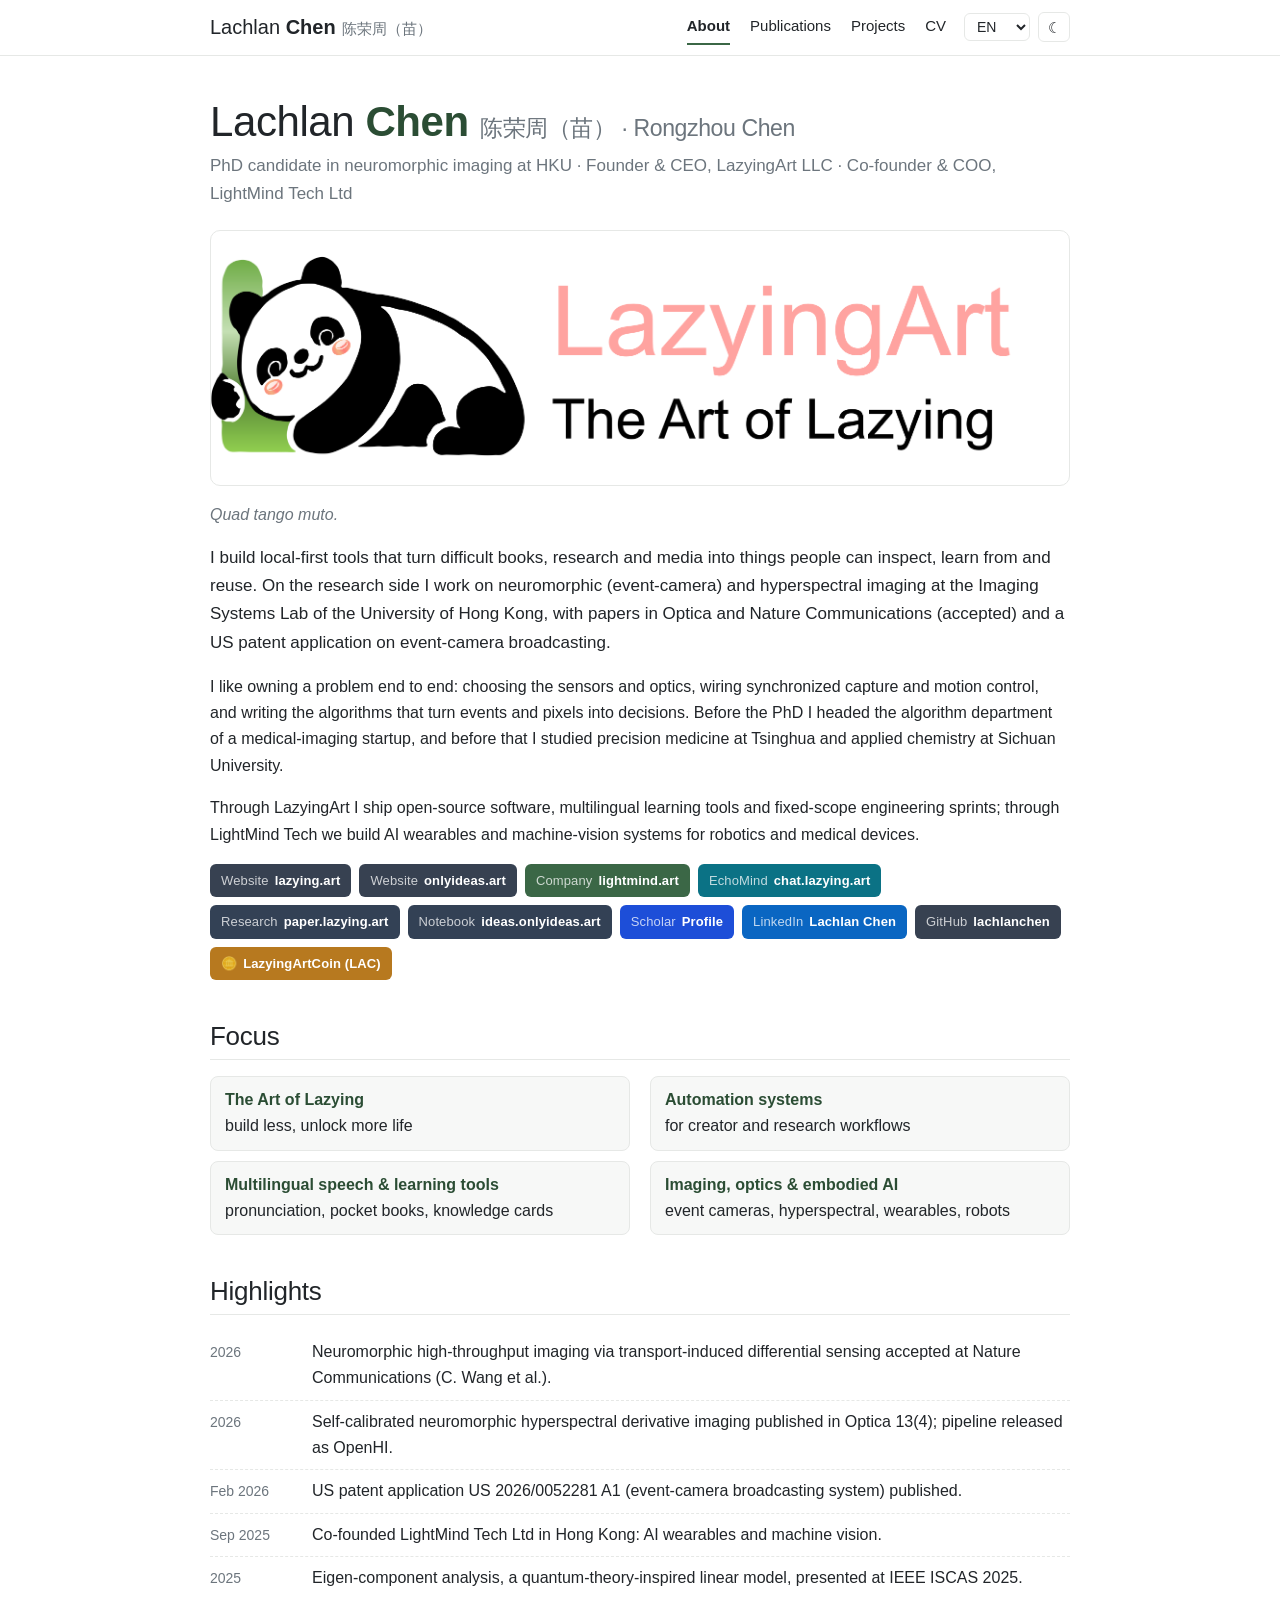
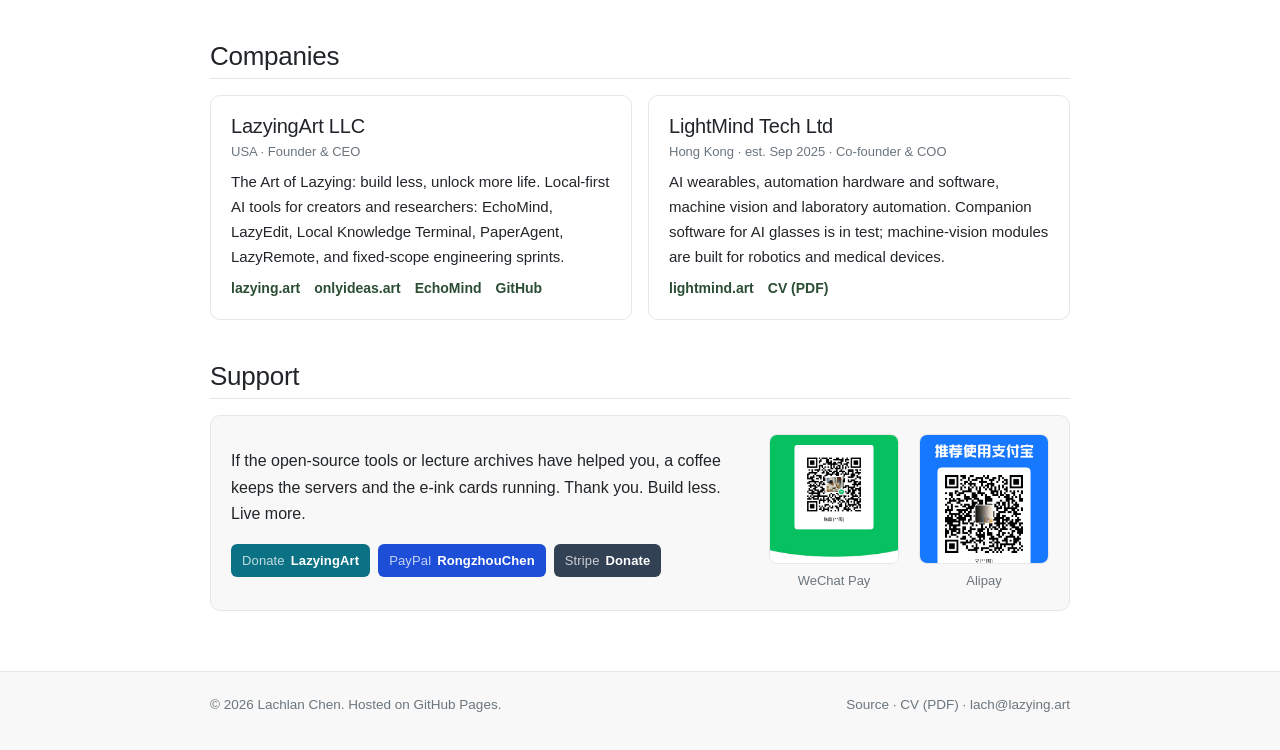
==== index.html @ 47f36309 "Personal site and CV: about, publications, projects, CV (EN/中文) Static GitHub Pages site for lachlan" ====
<!DOCTYPE html>
<html lang="en">
<head>
<meta charset="utf-8">
<meta name="viewport" content="width=device-width, initial-scale=1">
<title>Lachlan Chen · 陈荣周</title>
<meta name="description" content="Lachlan (Rongzhou) Chen 陈荣周: PhD candidate in neuromorphic imaging at HKU, founder of LazyingArt, co-founder of LightMind Tech. Publications, projects and CV.">
<link rel="canonical" href="https://lachlanchen.lazying.art/">
<meta property="og:type" content="profile">
<meta property="og:title" content="Lachlan Chen · 陈荣周">
<meta property="og:description" content="Neuromorphic imaging researcher and builder of local-first AI tools. Publications, projects and CV.">
<meta property="og:image" content="https://lachlanchen.lazying.art/assets/img/lazyingart-banner.png">
<link rel="icon" type="image/png" href="assets/img/favicon.png">
<link rel="stylesheet" href="assets/css/style.css">
<script src="assets/js/site.js" defer></script>
<script type="application/ld+json">
{"@context":"https://schema.org","@type":"Person","name":"Lachlan Chen","alternateName":["Rongzhou Chen","陈荣周"],
 "url":"https://lachlanchen.lazying.art/","jobTitle":"PhD Candidate; Founder & CEO, LazyingArt LLC; Co-founder & COO, LightMind Tech Ltd",
 "affiliation":[{"@type":"Organization","name":"The University of Hong Kong"},{"@type":"Organization","name":"LazyingArt LLC"},{"@type":"Organization","name":"LightMind Tech Ltd"}],
 "sameAs":["https://github.com/lachlanchen","https://scholar.google.com/citations?user=Kdqr_AcAAAAJ","https://hk.linkedin.com/in/lachlan-chen-7a056a233","https://lazying.art","https://lightmind.art","https://onlyideas.art"]}
</script>
</head>
<body>

<nav class="nav">
  <div class="nav-inner">
    <a class="brand" href="./">Lachlan <b>Chen</b><span class="cjk">陈荣周（苗）</span></a>
    <button class="nav-toggle" aria-label="Menu">☰</button>
    <div class="nav-links">
      <a href="./" data-i18n="nav.about">About</a>
      <a href="publications.html" data-i18n="nav.publications">Publications</a>
      <a href="projects.html" data-i18n="nav.projects">Projects</a>
      <a href="cv.html" data-i18n="nav.cv">CV</a>
    </div>
    <div class="nav-tools">
      <select class="lang-select" aria-label="Language"><option value="en">EN</option><option value="zh">中文</option></select>
      <button class="theme-btn" aria-label="Toggle dark mode">☾</button>
    </div>
  </div>
</nav>

<main>
  <h1 class="page-title" data-i18n="about.title_html">Lachlan <b>Chen</b></h1>
  <p class="page-desc" data-i18n="about.desc">PhD candidate in neuromorphic imaging at HKU · Founder & CEO, LazyingArt LLC · Co-founder & COO, LightMind Tech Ltd</p>

  <a class="banner" href="https://lazying.art"><img src="assets/img/lazyingart-banner.png" alt="LazyingArt — The Art of Lazying" width="1980" height="586"></a>

  <p class="muted" style="font-style:italic;margin-top:-6px" data-i18n="about.motto">Quad tango muto.</p>
  <p class="lede" data-i18n="about.p1"></p>
  <p data-i18n="about.p2"></p>
  <p data-i18n="about.p3"></p>

  <div class="badges">
    <a class="badge gray" href="https://lazying.art"><span class="k">Website</span> lazying.art</a>
    <a class="badge gray" href="https://onlyideas.art"><span class="k">Website</span> onlyideas.art</a>
    <a class="badge green" href="https://lightmind.art"><span class="k">Company</span> lightmind.art</a>
    <a class="badge teal" href="https://chat.lazying.art"><span class="k">EchoMind</span> chat.lazying.art</a>
    <a class="badge slate" href="https://paper.lazying.art"><span class="k">Research</span> paper.lazying.art</a>
    <a class="badge slate" href="https://ideas.onlyideas.art"><span class="k">Notebook</span> ideas.onlyideas.art</a>
    <a class="badge blue" href="https://scholar.google.com/citations?user=Kdqr_AcAAAAJ&hl=en"><span class="k">Scholar</span> Profile</a>
    <a class="badge linkedin" href="https://hk.linkedin.com/in/lachlan-chen-7a056a233"><span class="k">LinkedIn</span> Lachlan Chen</a>
    <a class="badge gray" href="https://github.com/lachlanchen"><span class="k">GitHub</span> lachlanchen</a>
    <a class="badge gold" href="https://coin.lazying.art/"><span class="k">🪙</span> LazyingArtCoin (LAC)</a>
  </div>

  <section class="section">
    <h2 data-i18n="about.focus">Focus</h2>
    <ul class="focus">
      <li><b data-i18n="about.focus1_b"></b><span data-i18n="about.focus1"></span></li>
      <li><b data-i18n="about.focus2_b"></b><span data-i18n="about.focus2"></span></li>
      <li><b data-i18n="about.focus3_b"></b><span data-i18n="about.focus3"></span></li>
      <li><b data-i18n="about.focus4_b"></b><span data-i18n="about.focus4"></span></li>
    </ul>
  </section>

  <section class="section">
    <h2 data-i18n="about.news">Highlights</h2>
    <ul class="news">
      <li><span class="date">2026</span><span data-i18n="about.n1"></span></li>
      <li><span class="date">2026</span><span data-i18n="about.n2"></span></li>
      <li><span class="date">Feb 2026</span><span data-i18n="about.n3"></span></li>
      <li><span class="date">Sep 2025</span><span data-i18n="about.n4"></span></li>
      <li><span class="date">2025</span><span data-i18n="about.n5"></span></li>
    </ul>
  </section>

  <section class="section">
    <h2 data-i18n="about.companies">Companies</h2>
    <div class="companies">
      <article class="company">
        <h3>LazyingArt LLC</h3>
        <span class="meta" data-i18n="about.c1_meta"></span>
        <p data-i18n="about.c1"></p>
        <div class="links"><a href="https://lazying.art">lazying.art</a><a href="https://onlyideas.art">onlyideas.art</a><a href="https://chat.lazying.art">EchoMind</a><a href="https://github.com/lachlanchen">GitHub</a></div>
      </article>
      <article class="company">
        <h3>LightMind Tech Ltd</h3>
        <span class="meta" data-i18n="about.c2_meta"></span>
        <p data-i18n="about.c2"></p>
        <div class="links"><a href="https://lightmind.art">lightmind.art</a><a href="cv/Lachlan_Chen_CV_en.pdf" data-i18n="foot.cv">CV (PDF)</a></div>
      </article>
    </div>
  </section>

  <section class="section">
    <h2 data-i18n="about.support">Support</h2>
    <div class="donate">
      <div><p data-i18n="about.support_p"></p>
      <div class="badges" style="margin:0"><a class="badge teal" href="https://chat.lazying.art/donate"><span class="k">Donate</span> LazyingArt</a><a class="badge blue" href="https://paypal.me/RongzhouChen"><span class="k">PayPal</span> RongzhouChen</a><a class="badge slate" href="https://buy.stripe.com/aFadR8gIaflgfQV6T4fw400"><span class="k">Stripe</span> Donate</a></div></div>
      <figure><img src="assets/img/donate_wechat.png" alt="WeChat Pay QR code" loading="lazy"><figcaption data-i18n="about.wechat">WeChat Pay</figcaption></figure>
      <figure><img src="assets/img/donate_alipay.png" alt="Alipay QR code" loading="lazy"><figcaption data-i18n="about.alipay">Alipay</figcaption></figure>
    </div>
  </section>
</main>

<footer>
  <div class="foot-inner">
    <span data-i18n="foot.copy">© 2026 Lachlan Chen. Hosted on GitHub Pages.</span>
    <span><a href="https://github.com/lachlanchen/lachlanchen.github.io" data-i18n="foot.source">Source</a> · <a href="cv/Lachlan_Chen_CV_en.pdf" data-i18n="foot.cv">CV (PDF)</a> · <a href="mailto:lach@lazying.art">lach@lazying.art</a></span>
  </div>
</footer>
</body>
</html>
---- assets/css/style.css ----
/* lachlanchen.github.io — al-folio inspired, plain CSS, no build step */
:root {
  --bg: #ffffff;
  --bg-soft: #f7f8f7;
  --text: #212529;
  --muted: #6c757d;
  --line: #e6e8e6;
  --accent: #3b6746;        /* LazyingArt green, matches the CV */
  --accent-soft: #e9f1eb;
  --accent-ink: #2b4d34;
  --card: #ffffff;
  --shadow: 0 1px 2px rgba(0,0,0,.05), 0 6px 20px rgba(0,0,0,.06);
  --radius: 10px;
  --maxw: 900px;
  --font: -apple-system, BlinkMacSystemFont, "Segoe UI", Roboto, "Helvetica Neue", "Noto Sans", "Noto Sans CJK SC", "PingFang SC", "Microsoft YaHei", Arial, sans-serif;
}
:root[data-theme="dark"] {
  --bg: #1c1c1d;
  --bg-soft: #242526;
  --text: #e4e6e8;
  --muted: #a0a6ad;
  --line: #333537;
  --accent: #8fc79e;
  --accent-soft: #24332a;
  --accent-ink: #bfe3c8;
  --card: #232425;
  --shadow: 0 1px 2px rgba(0,0,0,.4), 0 6px 20px rgba(0,0,0,.35);
}
@media (prefers-color-scheme: dark) {
  :root:not([data-theme="light"]) {
    --bg: #1c1c1d; --bg-soft: #242526; --text: #e4e6e8; --muted: #a0a6ad; --line: #333537;
    --accent: #8fc79e; --accent-soft: #24332a; --accent-ink: #bfe3c8; --card: #232425;
    --shadow: 0 1px 2px rgba(0,0,0,.4), 0 6px 20px rgba(0,0,0,.35);
  }
}

* { box-sizing: border-box; }
html { scroll-behavior: smooth; }
body { margin: 0; background: var(--bg); color: var(--text); font-family: var(--font); font-size: 16px; line-height: 1.65; -webkit-font-smoothing: antialiased; }
a { color: var(--accent-ink); text-decoration: none; }
a:hover { text-decoration: underline; }
img { max-width: 100%; height: auto; display: block; }
h1, h2, h3, h4 { line-height: 1.25; margin: 0; font-weight: 500; letter-spacing: -0.01em; }
p { margin: 0 0 1em; }
.muted { color: var(--muted); }
.hidden { display: none !important; }

/* ---------- nav ---------- */
.nav { position: sticky; top: 0; z-index: 20; background: color-mix(in srgb, var(--bg) 90%, transparent); backdrop-filter: blur(10px); border-bottom: 1px solid var(--line); }
.nav-inner { max-width: var(--maxw); margin: 0 auto; padding: 10px 20px; display: flex; align-items: center; gap: 18px; }
.brand { font-size: 20px; font-weight: 400; color: var(--text); white-space: nowrap; }
.brand b { font-weight: 700; }
.brand .cjk { color: var(--muted); font-size: 15px; margin-left: 6px; }
.nav-links { display: flex; gap: 20px; margin-left: auto; font-size: 15px; }
.nav-links a { color: var(--text); padding: 4px 0; border-bottom: 2px solid transparent; }
.nav-links a.active { border-bottom-color: var(--accent); font-weight: 600; }
.nav-links a:hover { text-decoration: none; border-bottom-color: var(--accent); }
.nav-tools { display: flex; align-items: center; gap: 8px; }
.lang-select { font: inherit; font-size: 14px; padding: 4px 8px; border-radius: 6px; border: 1px solid var(--line); background: var(--card); color: var(--text); cursor: pointer; }
.theme-btn { border: 1px solid var(--line); background: var(--card); color: var(--text); border-radius: 6px; width: 32px; height: 30px; cursor: pointer; font-size: 15px; line-height: 1; }
.nav-toggle { display: none; border: 1px solid var(--line); background: var(--card); color: var(--text); border-radius: 6px; width: 34px; height: 30px; cursor: pointer; font-size: 18px; margin-left: auto; }

/* ---------- layout ---------- */
main { max-width: var(--maxw); margin: 0 auto; padding: 28px 20px 60px; }
.page-title { font-size: 42px; font-weight: 300; margin: 12px 0 4px; }
.page-title b { font-weight: 700; color: var(--accent-ink); }
.page-desc { color: var(--muted); font-size: 17px; margin-bottom: 22px; }
.section { margin-top: 40px; }
.section > h2 { font-size: 26px; font-weight: 500; padding-bottom: 6px; border-bottom: 1px solid var(--line); margin-bottom: 16px; display: flex; align-items: baseline; gap: 12px; flex-wrap: wrap; }
.section > h2 .more { font-size: 14px; font-weight: 400; color: var(--muted); margin-left: auto; }
.two-col { display: grid; grid-template-columns: 1fr 1fr; gap: 24px; }

/* ---------- about ---------- */
.banner { display: block; border-radius: var(--radius); overflow: hidden; border: 1px solid var(--line); background: #fff; margin: 8px 0 22px; }
.banner img { width: 100%; }
.lede { font-size: 17px; }
.badges { display: flex; flex-wrap: wrap; gap: 8px; margin: 14px 0 6px; }
.badge { display: inline-flex; align-items: center; gap: 6px; padding: 6px 11px; border-radius: 6px; background: #1f2937; color: #fff; font-size: 13px; font-weight: 600; letter-spacing: .01em; text-decoration: none; }
.badge:hover { text-decoration: none; filter: brightness(1.12); }
.badge.green { background: var(--accent); }
.badge.teal { background: #0b7285; }
.badge.slate { background: #334155; }
.badge.blue { background: #1d4ed8; }
.badge.linkedin { background: #0A66C2; }
.badge.gold { background: #b7791f; }
.badge.gray { background: #374151; }
.badge span.k { opacity: .75; font-weight: 500; }
.focus { list-style: none; padding: 0; margin: 0; display: grid; grid-template-columns: 1fr 1fr; gap: 10px 20px; }
.focus li { padding: 10px 14px; background: var(--bg-soft); border-radius: 8px; border: 1px solid var(--line); }
.focus li b { display: block; color: var(--accent-ink); font-weight: 600; }
.news { list-style: none; padding: 0; margin: 0; }
.news li { display: grid; grid-template-columns: 90px 1fr; gap: 12px; padding: 8px 0; border-bottom: 1px dashed var(--line); }
.news li:last-child { border-bottom: 0; }
.news .date { color: var(--muted); font-size: 14px; padding-top: 2px; }
.companies { display: grid; grid-template-columns: 1fr 1fr; gap: 16px; }
.company { border: 1px solid var(--line); border-radius: var(--radius); padding: 18px 20px; background: var(--card); }
.company h3 { font-size: 20px; }
.company .meta { color: var(--muted); font-size: 13px; margin: 2px 0 8px; display: block; }
.company p { font-size: 15px; margin-bottom: 8px; }
.company .links { display: flex; gap: 14px; flex-wrap: wrap; font-size: 14px; font-weight: 600; }
.donate { display: grid; grid-template-columns: 1fr auto auto; gap: 20px; align-items: center; border: 1px solid var(--line); border-radius: var(--radius); padding: 18px 20px; background: var(--bg-soft); }
.donate figure { margin: 0; text-align: center; font-size: 13px; color: var(--muted); }
.donate img { width: 130px; height: 130px; object-fit: cover; border-radius: 8px; border: 1px solid var(--line); background: #fff; margin: 0 auto 6px; }

/* ---------- publications ---------- */
.year { display: grid; grid-template-columns: 70px 1fr; gap: 16px; margin-top: 18px; }
.year > h3 { font-size: 22px; color: var(--muted); font-weight: 300; padding-top: 10px; }
.pub { display: grid; grid-template-columns: 110px 1fr; gap: 14px; padding: 12px 0; border-bottom: 1px solid var(--line); }
.pub:last-child { border-bottom: 0; }
.pub .abbr { font-size: 12px; font-weight: 700; letter-spacing: .02em; text-transform: uppercase; color: var(--accent-ink); background: var(--accent-soft); border-radius: 6px; padding: 5px 8px; text-align: center; align-self: start; word-break: break-word; }
.pub .abbr.preprint { background: transparent; border: 1px solid var(--line); color: var(--muted); }
.pub .title { font-weight: 600; font-size: 16px; }
.pub .authors { font-size: 14.5px; color: var(--text); margin-top: 2px; }
.pub .authors .me { font-weight: 700; color: var(--accent-ink); }
.pub .venue { font-size: 14px; color: var(--muted); font-style: italic; margin-top: 2px; }
.pub .links { display: flex; gap: 6px; flex-wrap: wrap; margin-top: 8px; }
.pub .links a { font-size: 11.5px; font-weight: 700; letter-spacing: .04em; text-transform: uppercase; padding: 3px 8px; border: 1px solid var(--line); border-radius: 4px; color: var(--text); }
.pub .links a:hover { background: var(--accent-soft); text-decoration: none; border-color: var(--accent); }
.patent-list { list-style: none; padding: 0; margin: 0; }
.patent-list li { padding: 10px 0; border-bottom: 1px dashed var(--line); font-size: 15px; }
.patent-list li:last-child { border-bottom: 0; }
.patent-list b { font-weight: 600; }
.patent-list .num { color: var(--muted); font-size: 14px; }

/* ---------- projects ---------- */
.filters { display: flex; flex-wrap: wrap; gap: 8px; margin: 6px 0 20px; }
.filters button { font: inherit; font-size: 13.5px; padding: 6px 12px; border-radius: 999px; border: 1px solid var(--line); background: var(--card); color: var(--text); cursor: pointer; }
.filters button.active { background: var(--accent); border-color: var(--accent); color: #fff; }
.grid { display: grid; grid-template-columns: repeat(3, 1fr); gap: 18px; }
.card { background: var(--card); border: 1px solid var(--line); border-radius: var(--radius); overflow: hidden; box-shadow: var(--shadow); display: flex; flex-direction: column; transition: transform .15s ease, box-shadow .15s ease; }
.card:hover { transform: translateY(-3px); box-shadow: 0 10px 28px rgba(0,0,0,.12); }
.card.wide { grid-column: span 2; }
.card .thumb { aspect-ratio: 16 / 10; overflow: hidden; background: var(--bg-soft); display: block; }
.card .thumb img { width: 100%; height: 100%; object-fit: cover; object-position: top; }
.card .thumb.contain img { object-fit: contain; padding: 12px; }
.card .body { padding: 14px 16px 16px; display: flex; flex-direction: column; gap: 6px; flex: 1; }
.card h3 { font-size: 17px; font-weight: 600; display: flex; justify-content: space-between; align-items: baseline; gap: 8px; }
.card h3 a { color: var(--text); }
.card .stars { font-size: 12.5px; color: var(--muted); white-space: nowrap; font-weight: 500; }
.card p { margin: 0; font-size: 14.5px; color: var(--muted); flex: 1; }
.card .tags { display: flex; gap: 6px; flex-wrap: wrap; padding-top: 6px; }
.tag { font-size: 11.5px; padding: 2px 8px; border-radius: 999px; background: var(--accent-soft); color: var(--accent-ink); font-weight: 600; }
.card .cta { display: flex; gap: 12px; font-size: 13.5px; font-weight: 600; padding-top: 6px; }

/* ---------- cv ---------- */
.cv-actions { display: flex; gap: 10px; flex-wrap: wrap; margin: 6px 0 24px; }
.btn { display: inline-flex; align-items: center; gap: 8px; padding: 9px 16px; border-radius: 8px; border: 1px solid var(--line); background: var(--card); color: var(--text); font-weight: 600; font-size: 14.5px; text-decoration: none; }
.btn:hover { text-decoration: none; border-color: var(--accent); color: var(--accent-ink); }
.btn.primary { background: var(--accent); border-color: var(--accent); color: #fff; }
.btn.primary:hover { color: #fff; filter: brightness(1.07); }
.cv-block { margin-top: 30px; }
.cv-block > h2 { font-size: 24px; font-weight: 500; padding-bottom: 6px; border-bottom: 1px solid var(--line); margin-bottom: 12px; }
.kv { display: grid; grid-template-columns: 170px 1fr; gap: 6px 16px; font-size: 15.5px; }
.kv dt { color: var(--muted); }
.kv dd { margin: 0; }
.tl { list-style: none; padding: 0; margin: 0; }
.tl li { display: grid; grid-template-columns: 130px 1fr; gap: 16px; padding: 12px 0; border-bottom: 1px dashed var(--line); }
.tl li:last-child { border-bottom: 0; }
.tl .when { color: var(--muted); font-size: 14px; padding-top: 2px; }
.tl .what b { display: block; font-weight: 600; font-size: 16px; }
.tl .what .where { color: var(--accent-ink); font-weight: 600; font-size: 14.5px; }
.tl .what p { margin: 4px 0 0; font-size: 14.5px; color: var(--muted); }
.skills { display: grid; grid-template-columns: repeat(3, 1fr); gap: 16px; }
.skills div { background: var(--bg-soft); border: 1px solid var(--line); border-radius: var(--radius); padding: 14px 16px; }
.skills h3 { font-size: 16px; font-weight: 600; color: var(--accent-ink); margin-bottom: 8px; }
.skills ul { margin: 0; padding-left: 18px; font-size: 14.5px; }
.skills li { margin-bottom: 4px; }
.langs { list-style: none; padding: 0; margin: 0; display: grid; grid-template-columns: repeat(2, minmax(0, 1fr)); gap: 8px 40px; max-width: 560px; }
.langs li { display: flex; justify-content: space-between; align-items: center; font-size: 15px; }
.dots span { display: inline-block; width: 10px; height: 10px; border-radius: 50%; background: var(--line); margin-left: 3px; }
.dots span.on { background: var(--accent); }
.pdf-frame { width: 100%; height: 1000px; border: 1px solid var(--line); border-radius: var(--radius); background: var(--bg-soft); }

/* ---------- footer ---------- */
footer { border-top: 1px solid var(--line); background: var(--bg-soft); }
.foot-inner { max-width: var(--maxw); margin: 0 auto; padding: 22px 20px 34px; font-size: 13.5px; color: var(--muted); display: flex; justify-content: space-between; flex-wrap: wrap; gap: 8px; }
.foot-inner a { color: var(--muted); }

/* ---------- responsive ---------- */
@media (max-width: 860px) {
  .grid { grid-template-columns: 1fr 1fr; }
  .skills { grid-template-columns: 1fr; }
  .two-col, .companies, .focus { grid-template-columns: 1fr; }
  .donate { grid-template-columns: 1fr; }
  .donate figure { display: inline-block; margin-right: 16px; }
}
@media (max-width: 640px) {
  .nav-inner { padding: 10px 12px; gap: 10px; }
  .brand .cjk { display: none; }
  .nav-tools { gap: 6px; }
  .nav-toggle { display: inline-block; }
  .nav-links { display: none; position: absolute; left: 0; right: 0; top: 52px; flex-direction: column; gap: 0; background: var(--bg); border-bottom: 1px solid var(--line); padding: 8px 20px 12px; }
  .nav-links.open { display: flex; }
  .nav-links a { padding: 10px 0; border-bottom: 1px solid var(--line); }
  .nav-tools { margin-left: 0; }
  .grid { grid-template-columns: 1fr; }
  .card.wide { grid-column: span 1; }
  .page-title { font-size: 32px; }
  .year { grid-template-columns: 1fr; gap: 4px; }
  .pub { grid-template-columns: 1fr; gap: 6px; }
  .pub .abbr { justify-self: start; }
  .tl li { grid-template-columns: 1fr; gap: 2px; }
  .kv { grid-template-columns: 1fr; gap: 2px 0; }
  .kv dt { margin-top: 8px; }
  .pdf-frame { height: 640px; }
  .news li { grid-template-columns: 1fr; gap: 0; }
}
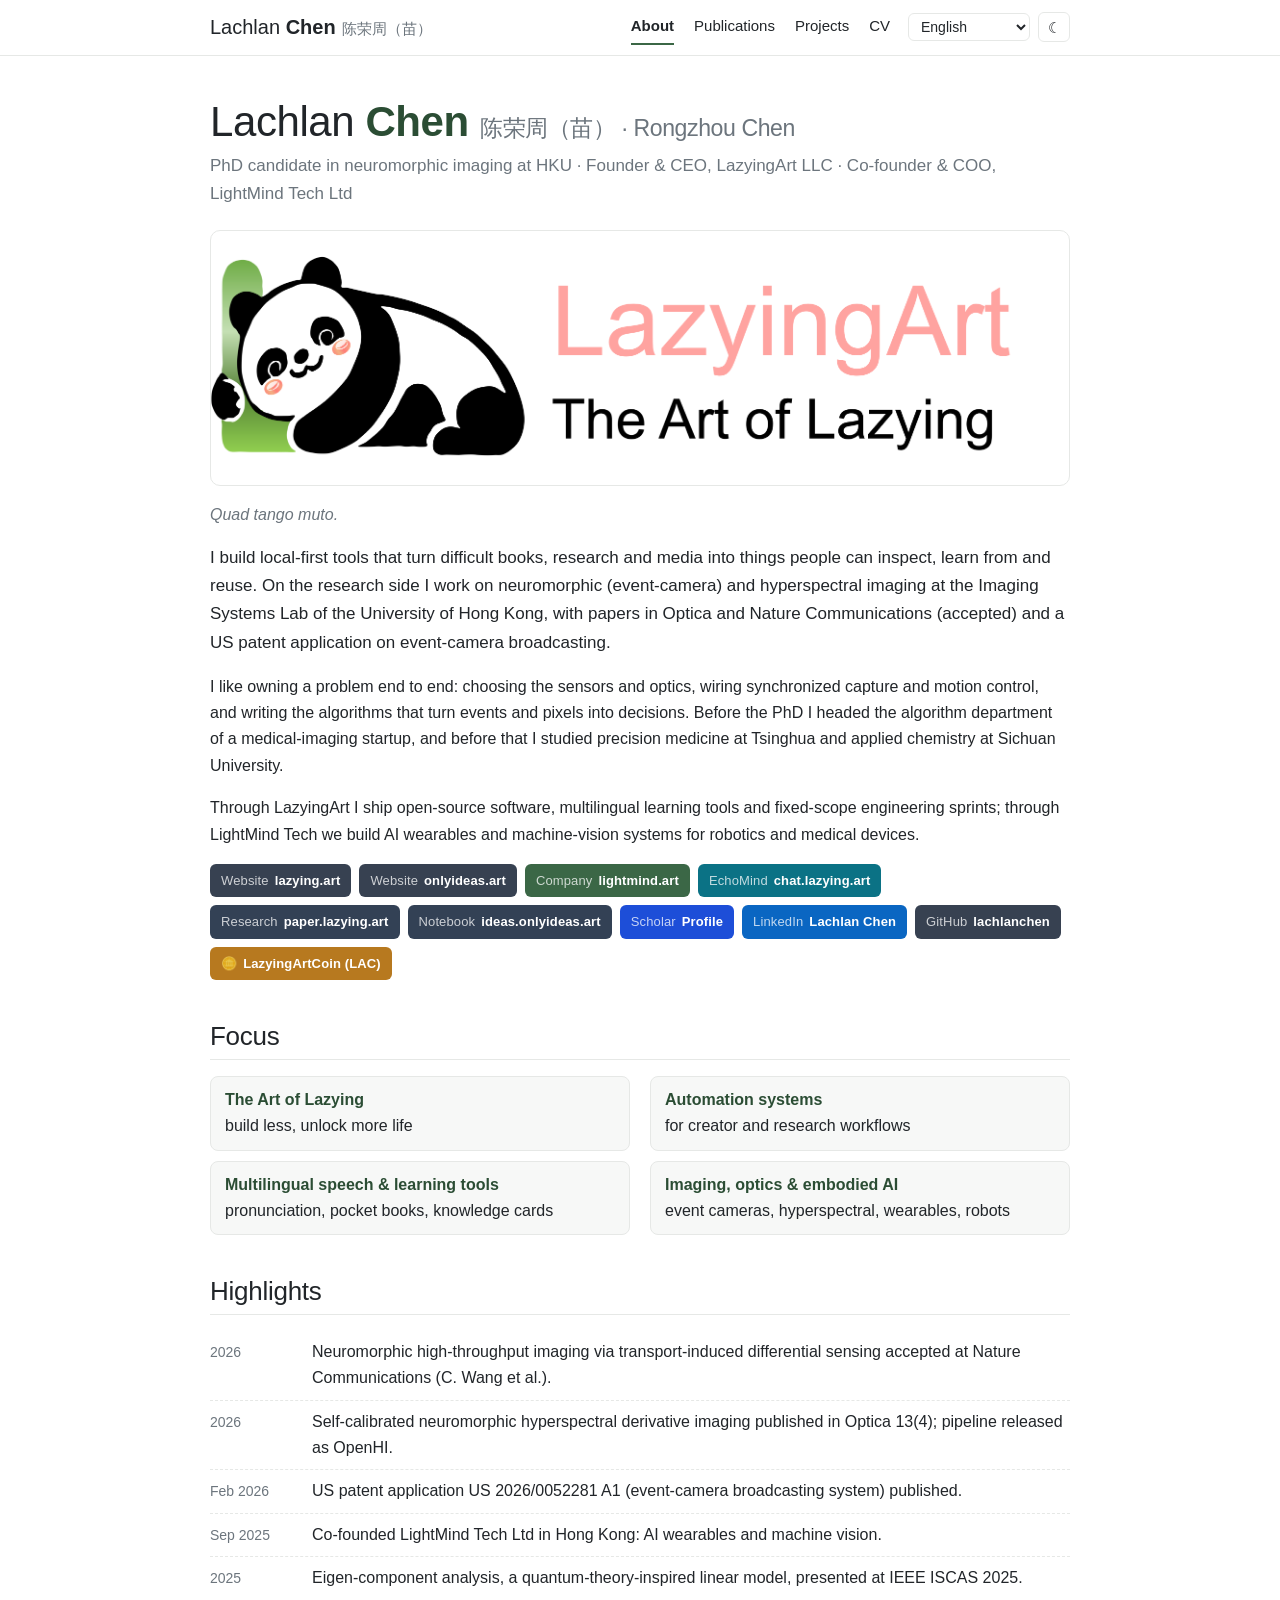
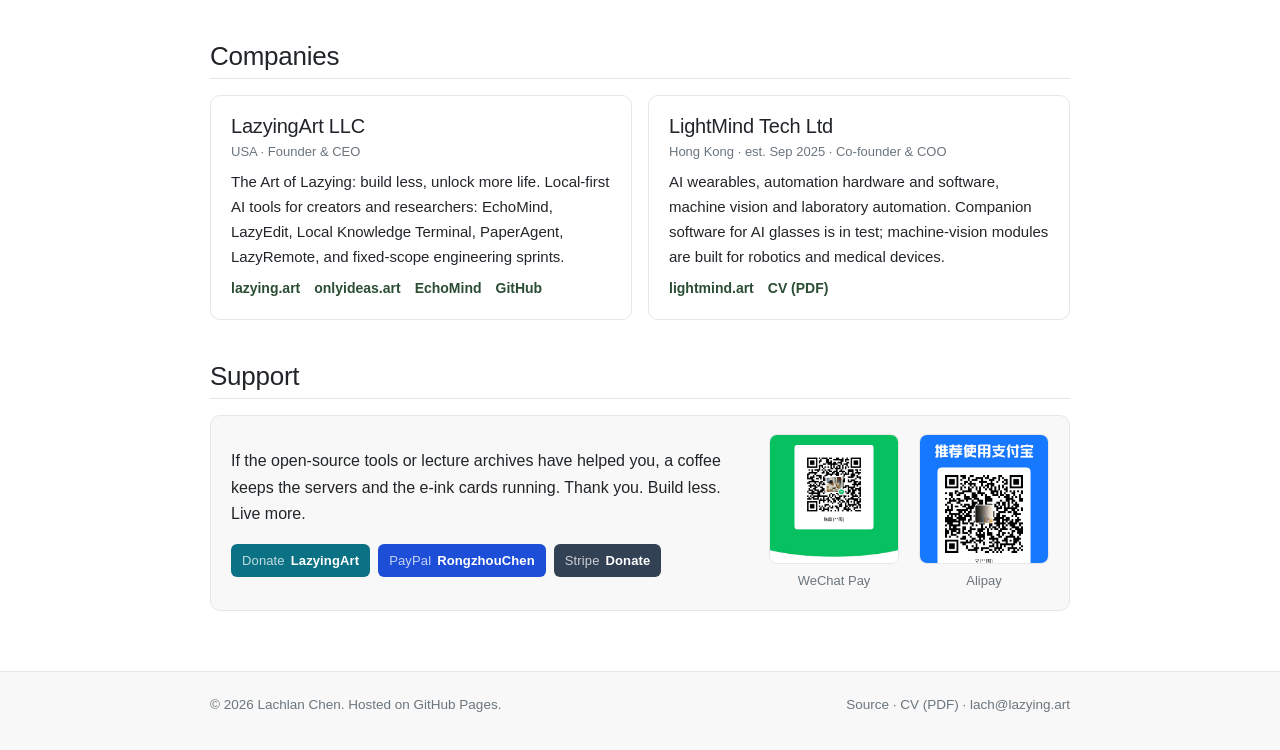
==== commit ce50afa0: "Add 11-language switcher with per-language JSON translations and RTL support Languages match the REA" ====
--- a/index.html
+++ b/index.html
@@ -5,17 +5,17 @@
 <meta name="viewport" content="width=device-width, initial-scale=1">
 <title>Lachlan Chen · 陈荣周</title>
 <meta name="description" content="Lachlan (Rongzhou) Chen 陈荣周: PhD candidate in neuromorphic imaging at HKU, founder of LazyingArt, co-founder of LightMind Tech. Publications, projects and CV.">
-<link rel="canonical" href="https://lachlanchen.lazying.art/">
+<link rel="canonical" href="https://lachlan.lazying.art/">
 <meta property="og:type" content="profile">
 <meta property="og:title" content="Lachlan Chen · 陈荣周">
 <meta property="og:description" content="Neuromorphic imaging researcher and builder of local-first AI tools. Publications, projects and CV.">
-<meta property="og:image" content="https://lachlanchen.lazying.art/assets/img/lazyingart-banner.png">
+<meta property="og:image" content="https://lachlan.lazying.art/assets/img/lazyingart-banner.png">
 <link rel="icon" type="image/png" href="assets/img/favicon.png">
 <link rel="stylesheet" href="assets/css/style.css">
 <script src="assets/js/site.js" defer></script>
 <script type="application/ld+json">
 {"@context":"https://schema.org","@type":"Person","name":"Lachlan Chen","alternateName":["Rongzhou Chen","陈荣周"],
- "url":"https://lachlanchen.lazying.art/","jobTitle":"PhD Candidate; Founder & CEO, LazyingArt LLC; Co-founder & COO, LightMind Tech Ltd",
+ "url":"https://lachlan.lazying.art/","jobTitle":"PhD Candidate; Founder & CEO, LazyingArt LLC; Co-founder & COO, LightMind Tech Ltd",
  "affiliation":[{"@type":"Organization","name":"The University of Hong Kong"},{"@type":"Organization","name":"LazyingArt LLC"},{"@type":"Organization","name":"LightMind Tech Ltd"}],
  "sameAs":["https://github.com/lachlanchen","https://scholar.google.com/citations?user=Kdqr_AcAAAAJ","https://hk.linkedin.com/in/lachlan-chen-7a056a233","https://lazying.art","https://lightmind.art","https://onlyideas.art"]}
 </script>
@@ -33,7 +33,7 @@
       <a href="cv.html" data-i18n="nav.cv">CV</a>
     </div>
     <div class="nav-tools">
-      <select class="lang-select" aria-label="Language"><option value="en">EN</option><option value="zh">中文</option></select>
+      <select class="lang-select" aria-label="Language"><option value="en">English</option></select>
       <button class="theme-btn" aria-label="Toggle dark mode">☾</button>
     </div>
   </div>
--- a/assets/css/style.css
+++ b/assets/css/style.css
@@ -205,3 +205,13 @@
   .pdf-frame { height: 640px; }
   .news li { grid-template-columns: 1fr; gap: 0; }
 }
+
+/* ---------- right-to-left (Arabic) ---------- */
+[dir="rtl"] .nav-links { margin-left: 0; margin-right: auto; }
+[dir="rtl"] .nav-toggle { margin-left: 0; margin-right: auto; }
+[dir="rtl"] .section > h2 .more { margin-left: 0; margin-right: auto; }
+[dir="rtl"] .card .thumb img { object-position: top; }
+[dir="rtl"] .pub .abbr, [dir="rtl"] .tl .when, [dir="rtl"] .news .date { text-align: right; }
+[dir="rtl"] .skills ul, [dir="rtl"] .patents { padding-left: 0; padding-right: 18px; }
+[dir="rtl"] .dots span { margin-left: 0; margin-right: 3px; }
+.lang-select { max-width: 150px; }
